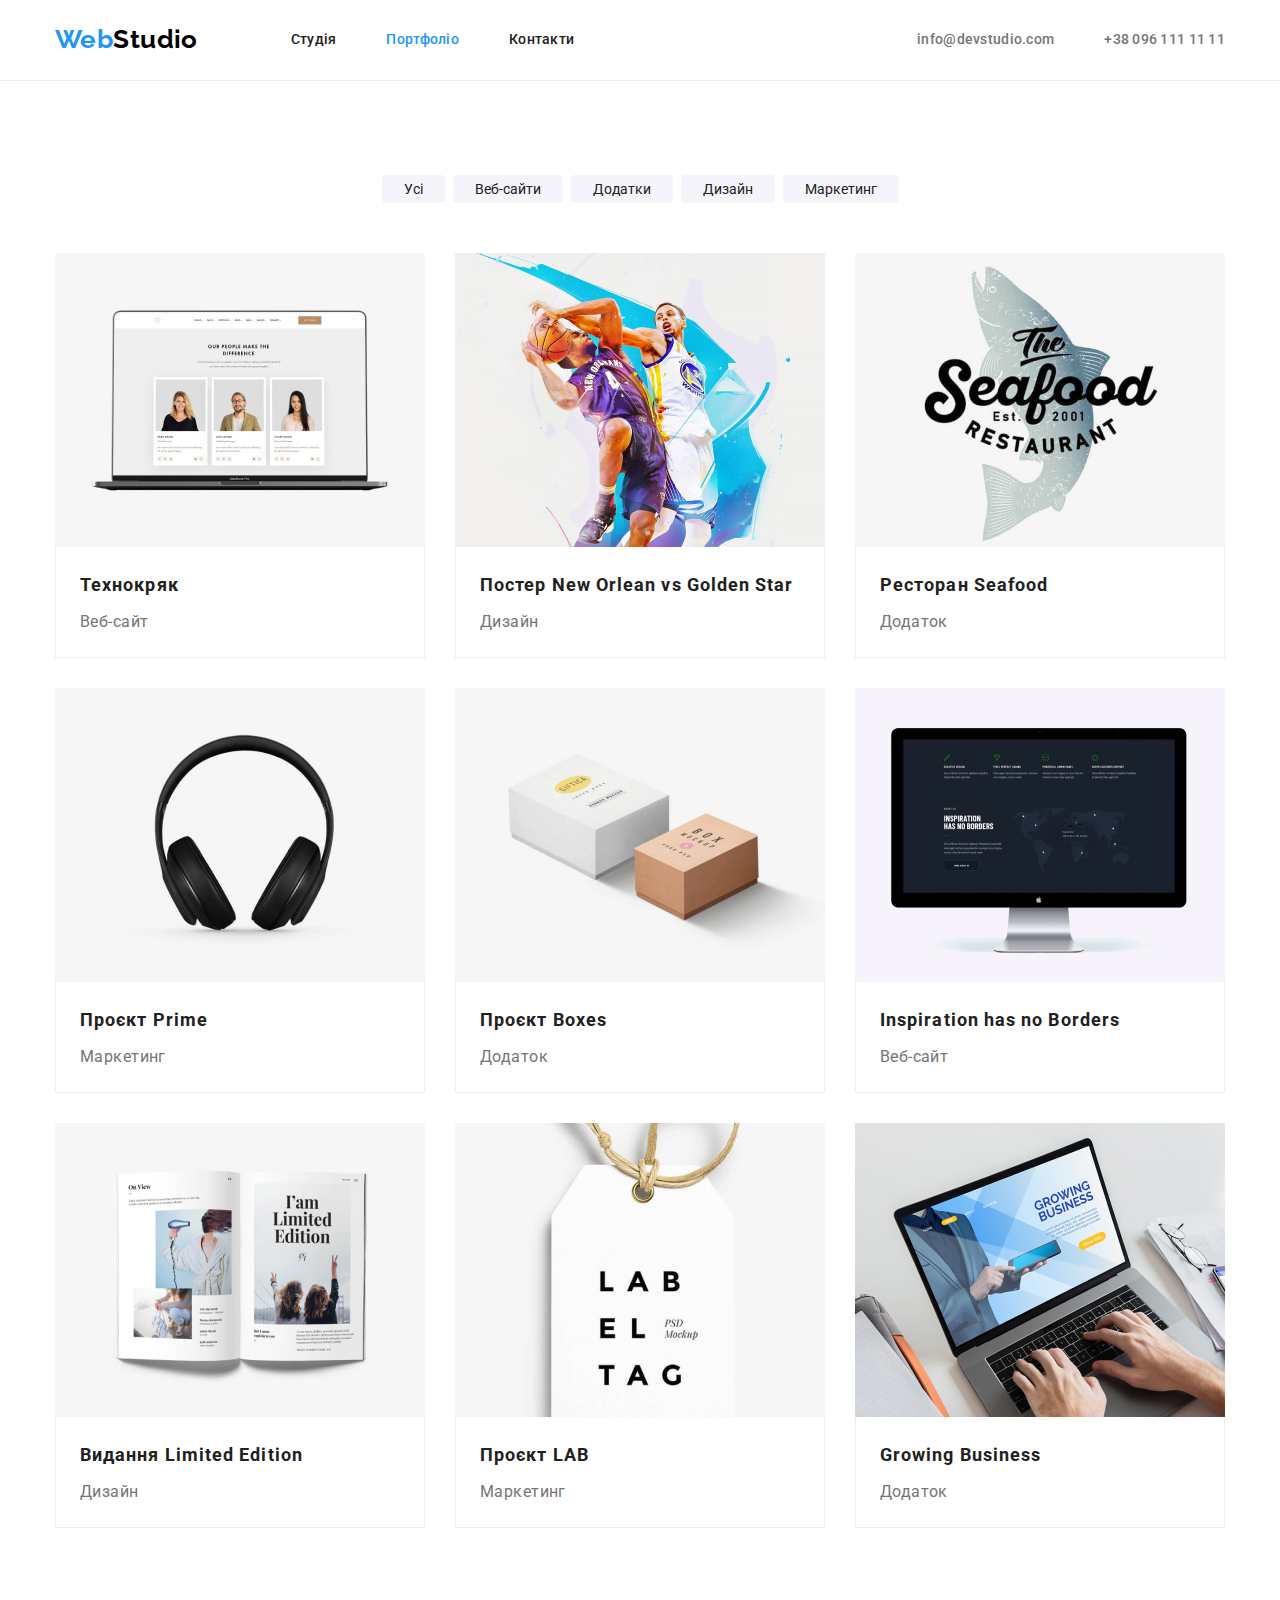
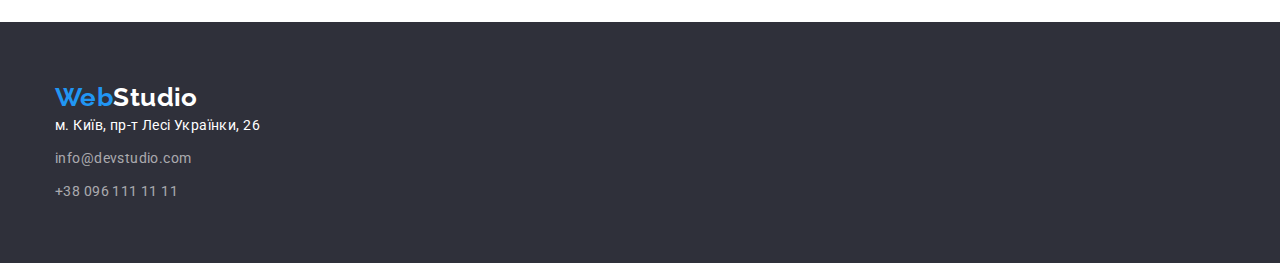
==== portfolio.html @ fafb8c6a "adds files goit-markup-hw-04" ====
<!DOCTYPE html>
<html lang="uk">

<head>
    <meta charset="UTF-8">
    <meta http-equiv="X-UA-Compatible" content="IE=edge">
    <meta name="viewport" content="width=device-width, initial-scale=1.0">
    <title>hw-03</title>
    <link rel="preconnect" href="https://fonts.googleapis.com">
    <link rel="preconnect" href="https://fonts.gstatic.com" crossorigin>
    <link href="https://fonts.googleapis.com/css2?family=Raleway:wght@700&family=Roboto:wght@400;500;700;900&display=swap"
        rel="stylesheet">
    <link rel="stylesheet" href="https://cdnjs.cloudflare.com/ajax/libs/modern-normalize/1.1.0/modern-normalize.min.css">
    <link rel="stylesheet" href="./css/styles.css">
</head>

<body>
    <!-- шапка-->
        <header class="header">
           <div class="header-box conteiner">
            <a href="..." class="logo logo-height link"><span class="logo-blue">Web</span><span class="logo-black">Studio</span></a>
            <nav>
                <ul class="nav list">
                    <li class="item"><a href="./index.html" class="link link-header">Студія</a></li>
                    <li class="item"><a href="./portfolio.html" class="link current link-header">Портфоліо</a></li>
                    <li class="item"><a href="..." class="link link-header">Контакти</a></li>
                </ul>
            </nav>
        <ul class="contakt list">
            <li class="contakt-item"><a href="info@devstudio.com" class="heder-contact link-header link">info@devstudio.com</a></li>
            <li class="contakt-item"><a href="tel:to+380961111111" class="heder-contact link-header link">+38 096 111 11 11</a></li>
        </ul>
           </div>
        </header>
    <!--унікальний контент-->
    <main>
       <section class="section">
        <h1 class="visually-hidden ">
            фільтер
        </h1>
       <div class="conteiner">
        <ul class="list button-box">
            <li class="button-item"><button class="button-secondary">Усі</button></li>
            <li class="button-item"><button class="button-secondary">Веб-сайти</button></li>
            <li class="button-item"><button class="button-secondary">Додатки</button></li>
            <li class="button-item"><button class="button-secondary">Дизайн</button></li>
            <li class="button-item"><button class="button-secondary">Маркетинг</button></li>
        </ul>
       </div>
        <div class="conteiner">
            <h2 class="visually-hidden ">галарея робіт</h2>
            <ul class="list gallery">
                <li class="gallery-item">
                    <img src="./images/a.jpg" width="370" alt="ноутбук з відображенням інтернет сторінки">
                    <div class="gallery-box">
                        <h3 class="title">Технокряк</h3>
                        <p class="gallery-text">Веб-сайт</p>
                    </div>
            
                </li>
                <li class="gallery-item"><img src="./images/img-b.jpg" width="370" alt="два баскетболіста в боротьбі за м'яч">
                    <div class="gallery-box">
                        <h3 class="title">Постер New Orlean vs Golden Star</h3>
                        <p class="gallery-text">Дизайн</p>
                    </div>
            
                </li>
            
                <li class="gallery-item"><img src="./images/img-c.jpg" width="370" alt="зображення з рибою ">
                    <div class="gallery-box">
                        <h3 class="title">Ресторан Seafood</h3>
                        <p class="gallery-text">Додаток</p>
                    </div>
            
                </li>
                <li class="gallery-item"> <img src="./images/img-d.jpg" width="370" alt="слухавки">
                    <div class="gallery-box">
                        <h3 class="title">Проєкт Prime</h3>
                        <p class="gallery-text">Маркетинг</p>
                    </div>
            
                </li>
                <li class="gallery-item"><img src="./images/img-f.jpg" width="370" alt="дві коробки">
                    <div class="gallery-box">
                        <h3 class="title">Проєкт Boxes</h3>
                        <p class="gallery-text">Додаток</p>
                    </div>
            
                </li>
                <li class="gallery-item"><img src="./images/img-i.jpg" width="370" alt="монітор">
                    <div class="gallery-box">
                        <h3 class="title">Inspiration has no Borders</h3>
                        <p class="gallery-text">Веб-сайт</p>
                    </div>
            
                </li>
                <li class="gallery-item"><img src="./images/img-g.jpg" width="370" alt="розгорнута книга з контекстом">
                    <div class="gallery-box">
                        <h3 class="title">Видання Limited Edition</h3>
                        <p class="gallery-text">Дизайн</p>
                    </div>
            
                </li>
                <li class="gallery-item"><img src="./images/img-j.jpg" width="370" alt="бірка з написом">
                    <div class="gallery-box">
                        <h3 class="title">Проєкт LAB</h3>
                        <p class="gallery-text">Маркетинг</p>
                    </div>
            
                </li>
                <li class="gallery-item"><img src="./images/img-k.jpg" width="370" alt="ноутбук з розміщеними на клавіатурі руками">
                    <div class="gallery-box">
                        <h3 class="title">Growing Business</h3>
                        <p class="gallery-text">Додаток</p>
                    </div>
            
                </li>
            </ul>
        </div>
       
       </section>
    </main>
    <!--футер -->
    <footer class="footer footer-box">
        <div class="conteiner">
            <a href="..." class="logo link"><span class="logo-blue">Web</span><span class="logo-white">Studio</span></a>
            <address class="address footer">
                <div class="addres-box">
                    <ul class="footer-list list">
                        <li class="footer-items"><a href="м.Київ,пр-тЛесіУкраїнки,26" class="footer link">м. Київ, пр-т Лесі Українки, 26</a></li>
                        <li class="footer-items"><a href="info@devstudio.com" class="contact-footer link">info@devstudio.com</a>
                        </li>
                        <li class="tel"><a href="tel:to+380961111111" class="contact-footer link">+38 096 111 11 11</a></li>
                    </ul>
                </div>
            </address>
            <!-- <ul class="list">
                    <li><a href="" aria-label="посилання на facebook" class="link">facebook</a></li>
                    <li><a href="" aria-label="посилання на twitter" class="link">twitter</a></li>
                    <li><a href="" aria-label="посилання на instagram" class="link">instagram</a></li>
                    <li><a href="" aria-label=" посилання на linkedin" class="link">linkedin</a></li>
            
                </ul> -->
        </div>
    </footer>
    </body>
    
    </html>
---- css/styles.css ----
:root{
    --pramary-text-color: #212121;
    --secondary-text-color:#757575;
    --accent-text-color:#2196F3;
    --white-text-color:#FFFFFF;
    --web-info-color: rgba(255, 255, 255, 0.6);
    --logo-text-color: #000000;
    --hero-background-color:#2F303A;
    --button-background: #F5F4FA;
}

.list {
    list-style: none;
    
}
.link{
   text-decoration: none;}

   h1,h2,h3,p,ul{
    margin-bottom: 0;
    margin-top: 0;
    padding-left: 0px;
   }

   img {
       display: block;
       max-width: 100%;
       height: auto;
   }
  

/* основний колір #212121; */
/* другорядний колір  #757575; */
/* акцент #2196F3; */
/* білий #FFFFFF; */
body{
    font-size: 14px;
    letter-spacing: 0.03em;
    font-family: Roboto, sans-serif;

    background: var(--white-text-color); 
    color: var(--pramary-text-color);

}

/* logo */

.logo-box{
    display: flex;
}

.logo-height{
    display: block;

    padding-top: 24px;
    padding-bottom: 25px;
}

.logo{
    margin-right: 93px;

    font-family: 'Raleway',sans-serif;
    font-weight: 700;
    font-size: 26px;
    line-height: 1.19;
}

.logo-footer{
    display: inline-block;

    margin-right: 0;
    margin-bottom: 20px;

}

.logo-blue{
    color: var(--accent-text-color);

}

.logo-black{

        color:var(--logo-text-color)
}
.logo-white{
        display: inline-block;
        color: var(--white-text-color);
    
}


/* nav */



.nav{
        display: flex;    

        font-weight: 500;
        font-size: 14px;
        line-height: 1.14;
        letter-spacing: 0.02em;
} 

.nav .item:not(:last-child){
        margin-right: 50px;
}

.nav .link.current{
        color: var(--accent-text-color)
}
.link{
    
        color: var(--pramary-text-color);

}

.link-header{
    display: block;
    padding-top: 32px;
    padding-bottom: 32px;
}

.link:hover,
.link:focus{
        color: var(--accent-text-color);
}
/*heder*/
.header{
        border-bottom: 1px solid #ECECEC
}

.header-box{
    align-items: center;
    display: flex;
}

.contakt{
    
margin-left: auto;
    display: flex;

}
.contakt-item:not(:last-child){
    margin-right: 50px;
}

.heder-contact{
    
       
        font-weight: 500;
        font-size: 14px;
        line-height: 1.14;
        letter-spacing: 0.02em;

        color: var(--secondary-text-color);

}

.heder-contact:not(:last-child){
    margin-right: 50px;
}

.heder-contact:hover,
.heder-contact:focus{
        color: var(--accent-text-color);
}

/* section */



.section {
        padding-top: 94px;
        padding-bottom: 94px;
}

/* section-hero */

.hero {
        padding-top: 200px;
        padding-bottom: 200px;
        text-align: center;

        background: var(--hero-background-color);
}

.hero-title{
        margin-bottom: 30px;
        max-width: 696px;
        margin-left: auto;
        margin-right: auto;

        font-weight: 900;
        font-size: 44px;
        line-height: 1.36;
        letter-spacing: 0.06em;
        
        text-transform: uppercase;
    color: var(--white-text-color);
    
}

.button {
        display: inline-block;
        min-width: 216px;
        height: 50px;
        border: 0px;
        border-radius: 4px;
        padding: 10px 32px;
        text-align: center;

        cursor: pointer;
        font-family: inherit;
        font-weight: 700;
        font-size: 16px;
        line-height: 1.87;
        letter-spacing: 0.06em;

        color: var(--white-text-color);
        background-color: var(--accent-text-color);
    
}

/* section */



.section-item{
    width: 270px;
}

.section-item:not(:last-child){
    margin-right: 30px;
}

.box{
   display: flex;
}


.visually-hidden{
        position: absolute;
        white-space: nowrap;
        width: 1px;
        height: 1px;
        overflow: hidden;
        border: 0;
        padding: 0;
        clip: rect(0 0 0 0);
        clip-path: inset(50%);
        margin: -1px;
}

.section-title{
        margin-bottom: 10px;

        font-weight: 700;
        font-size: 14px;
        line-height: 1.14;
        text-transform: uppercase;
       
}

.section-text{
        font-size: 14px;
        line-height: 1.71;

        color: var(--secondary-text-color);
}

/* work */

.work-padding{
        padding-top: 0;
}

.work-item:not(:last-child){
    margin-right: 30px;
}

.work-box{   
    display: flex;
}

.work-title{
        margin-bottom: 50px;
       
        font-weight: 700;
        font-size: 36px;
        line-height: 1.16;
        text-align: center;
        
       
}
/* team */

.team-item:not(:last-child){
    margin-right: 30px;
}



.team-box{
    display: flex;
}

.team-list{
    
    padding-top: 30px;
    padding-bottom: 30px;
    text-align: center;
}

.team-title{
        margin-bottom: 50px;
        
        font-weight: 700;
        font-size: 36px;
        line-height: 1.16;
        text-align: center;
    
   
}
.subtitle-team{
        font-weight: 500;
        font-size: 16px;
        line-height: 1.18;
        text-align: center;
        margin-bottom: 10px;
}
.subtitle-text{
        font-size: 16px;
        line-height: 1.18;
        text-align: center;

        color: var(--secondary-text-color);
}

/* footer */

.footer {
       
        font-size: 14px;
        line-height: 1.71;

        color: var(--white-text-color);
        background-color: var(--hero-background-color);
}

.footer-box{
        padding-top: 60px;
        padding-bottom: 60px;
}

.footer-items {
        display: block;
        margin-bottom: 9px;

}
.tel{
        display: inline-block;


}

 


.contact-footer{
        font-size: 14px;
        line-height: 1.71;
        color: var(--web-info-color);
}

 .contact-footer:hover,
 .contact-footer:focus{
        color: var(--accent-text-color);
 }

.address{
        font-style: normal;
}


            /* portfolio */
.title{
        font-weight: 700;
        font-size: 18px;
        line-height: 2.0;
        letter-spacing: 0.06em;
        margin-bottom: 4px;
    }

.gallery-item{
    width: calc((100% - 2 * 30px)/3);
    margin-right: 30px;
    margin-bottom: 30px;
}

.gallery-item:nth-child(3n){
    margin-right: 0;
} 

.gallery-item:nth-child(n+7){
        margin-bottom: 0;
}

.gallery-box{
    border-left: 1px solid #EEEEEE;
    border-right: 1px solid #EEEEEE;
    border-bottom: 1px solid #EEEEEE;
    padding: 20px 24px;
}
 

.gallery{
    display: flex;
    flex-wrap: wrap;
}
.gallery-text{
        font-size: 16px;
        line-height: 1.87;
        color: var(--secondary-text-color)
}

/* button */

.button-box{
    justify-content: center;
    margin-bottom: 50px;
    display: flex;
}

.button-item:not(:last-child){
    margin-right: 8px;
}

.button:hover,:focus{
        color: var(--accent-text-color);
    
}


.button-secondary{
        margin: 0;
        border: 0;
        padding: 6px 22px;
        display: inline-block;
        border-radius: 4px;

        color: var(--pramary-text-color);
        background: var(--button-background);
    
}   


.button-secondary:hover{
        color: var(--white-text-color);
        background-color: var(--accent-text-color);
}
.button-secondary:focus{
        color: var(--accent-text-color);
}

.conteiner{
        width: 1200px;
        padding-left: 15px;
        padding-right: 15px;
        margin: 0 auto ;
}
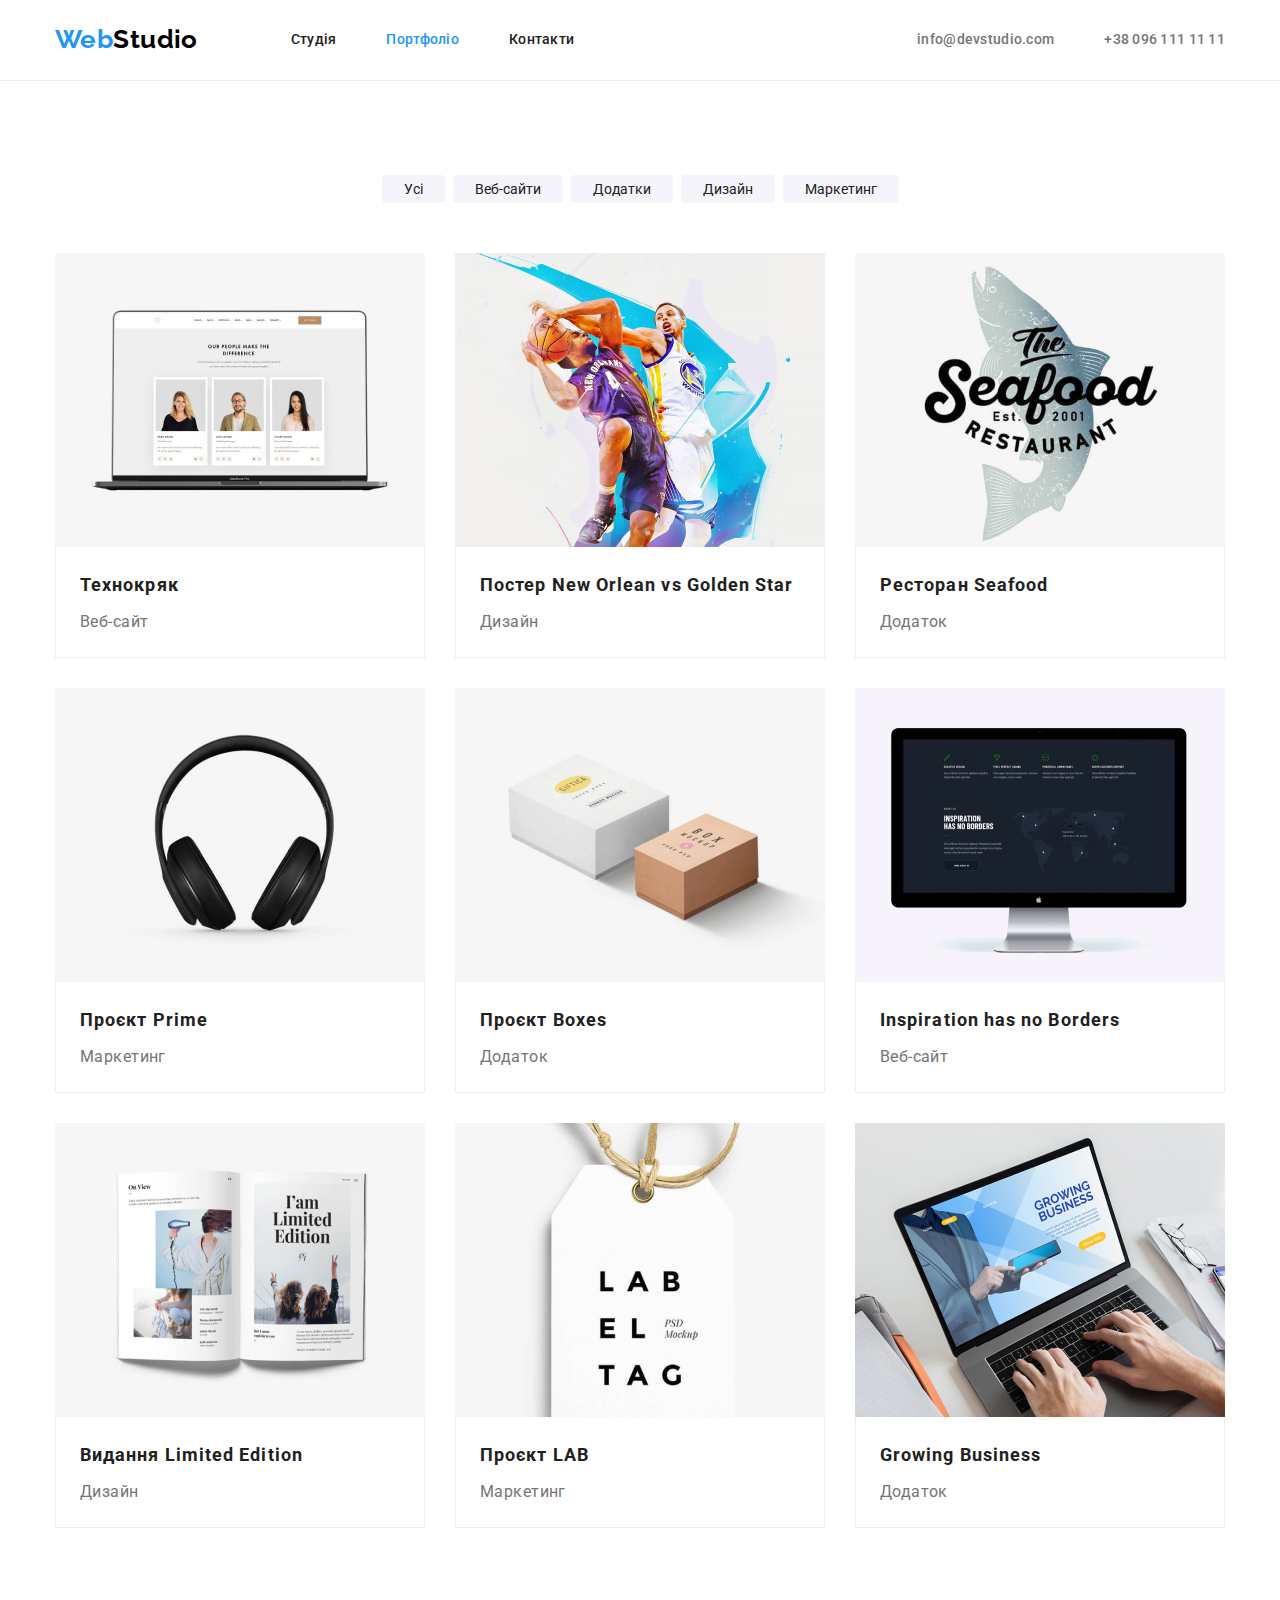
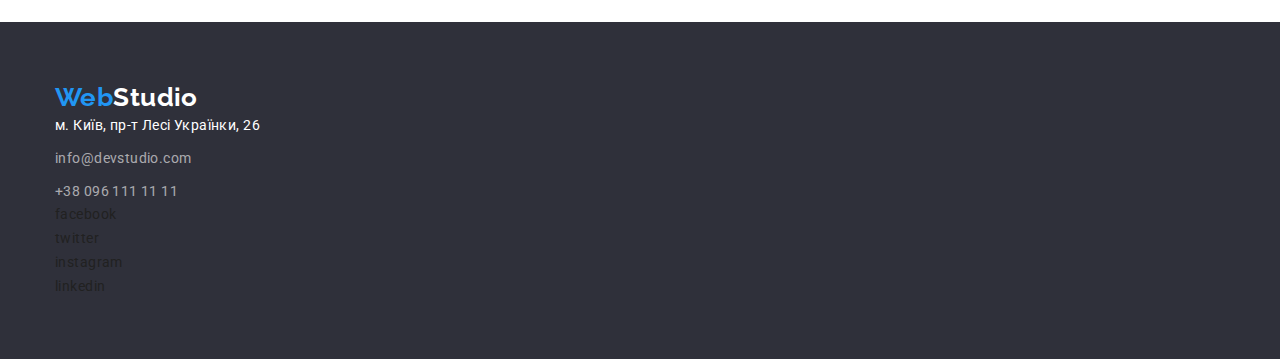
==== commit d3b60b63: "optimization img" ====
--- a/portfolio.html
+++ b/portfolio.html
@@ -134,13 +134,13 @@
                     </ul>
                 </div>
             </address>
-            <!-- <ul class="list">
+            <ul class="list">
                     <li><a href="" aria-label="посилання на facebook" class="link">facebook</a></li>
                     <li><a href="" aria-label="посилання на twitter" class="link">twitter</a></li>
                     <li><a href="" aria-label="посилання на instagram" class="link">instagram</a></li>
                     <li><a href="" aria-label=" посилання на linkedin" class="link">linkedin</a></li>
             
-                </ul> -->
+             </ul> 
         </div>
     </footer>
     </body>
--- a/css/styles.css
+++ b/css/styles.css
@@ -179,11 +179,22 @@
 /* section-hero */
 
 .hero {
+        height: 600px;
         padding-top: 200px;
         padding-bottom: 200px;
         text-align: center;
 
         background: var(--hero-background-color);
+        background-image: linear-gradient(to right,
+        rgba(47, 48, 58, 0.4),
+        rgba(47, 48, 58, 0.4)), url(../images/hero.jpg);
+        background-repeat: no-repeat;
+        margin-left: auto;
+        margin-right: auto;
+        background-position:center;
+
+        max-width: 1600px;
+
 }
 
 .hero-title{
@@ -224,8 +235,30 @@
 }
 
 /* section */
-
-
+.section-item::before{
+        margin-bottom: 30px;
+        display: block;
+        content: "";
+        height: 120px; 
+        background: var(--button-background);
+        background-position: center;
+        background-repeat: no-repeat;
+}
+.icon-antenna::before{
+        background-image: url(../images/antenna.svg);       
+}
+
+.icon-clock::before{
+        background-image: url(../images/clock\ 1.svg);
+
+}
+.icon-diagram::before{
+        background-image: url(../images/diagram\ 1.svg);
+}
+
+.icon-astronaut::before{
+        background-image: url(../images/astronaut\ 1.svg);
+}
 
 .section-item{
     width: 270px;
@@ -304,6 +337,13 @@
 
 .team-box{
     display: flex;
+box-shadow: 0px 1px 3px rgba(0, 0, 0, 0.12), 0px 1px 1px rgba(0, 0, 0, 0.14), 0px 2px 1px rgba(0, 0, 0, 0.2);
+        border-radius: 0px 0px 4px 4px;
+}
+
+.team-contakt{
+        display: flex;
+        justify-content:center
 }
 
 .team-list{
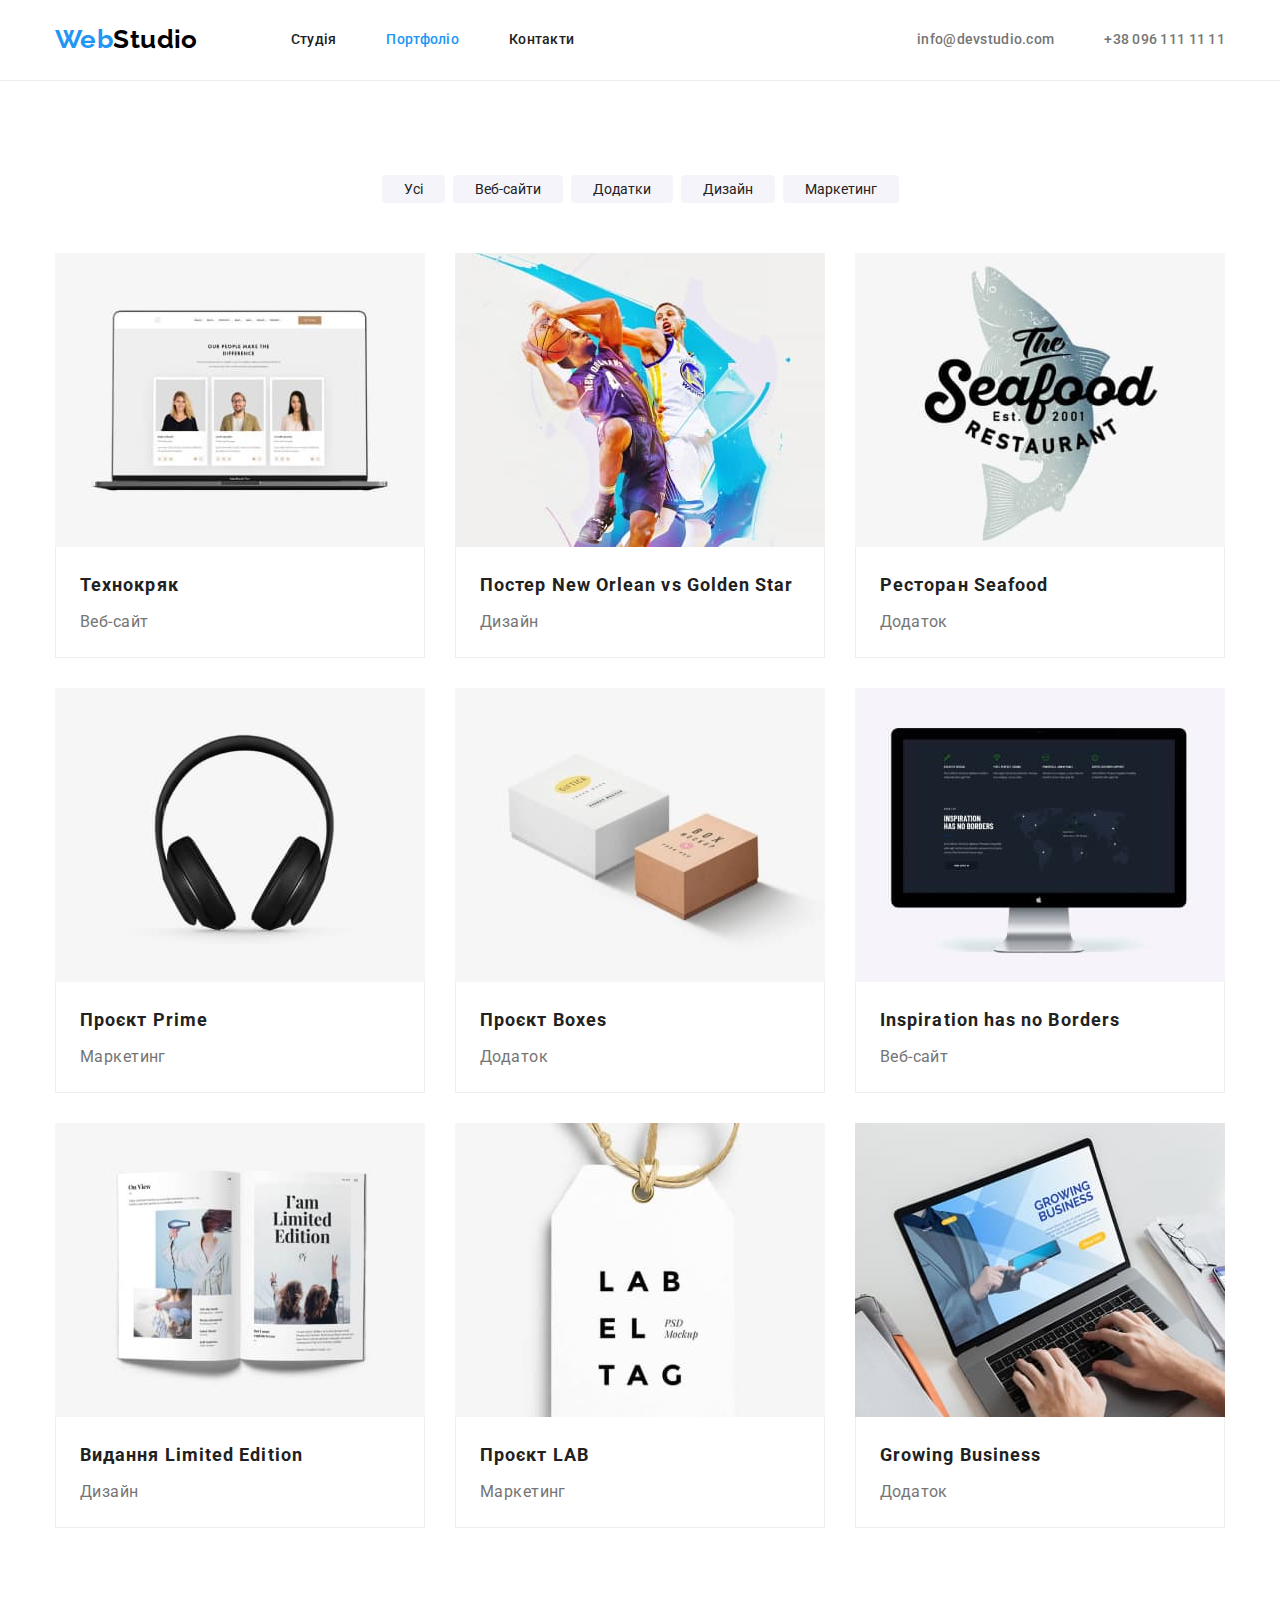
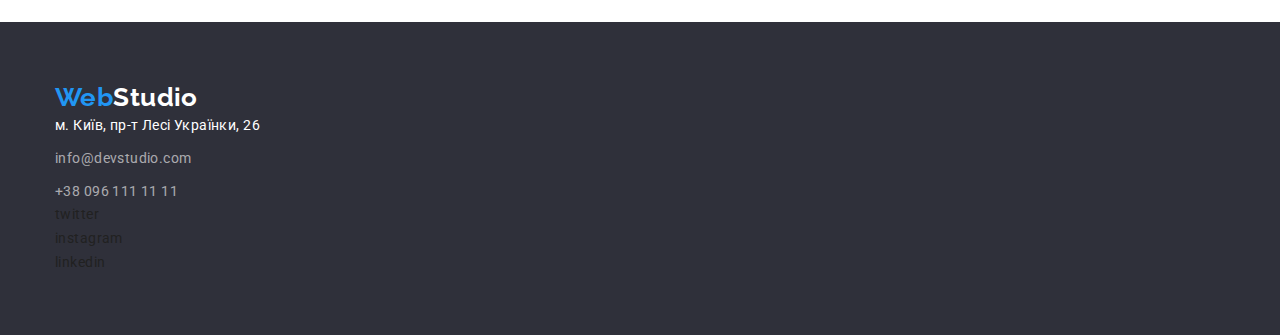
==== commit 502c9ef4: "creates customers icon" ====
--- a/portfolio.html
+++ b/portfolio.html
@@ -135,7 +135,7 @@
                 </div>
             </address>
             <ul class="list">
-                    <li><a href="" aria-label="посилання на facebook" class="link">facebook</a></li>
+                    <li><a href="" aria-label="посилання на facebook" class="link"></a></li>
                     <li><a href="" aria-label="посилання на twitter" class="link">twitter</a></li>
                     <li><a href="" aria-label="посилання на instagram" class="link">instagram</a></li>
                     <li><a href="" aria-label=" посилання на linkedin" class="link">linkedin</a></li>
--- a/css/styles.css
+++ b/css/styles.css
@@ -8,11 +8,14 @@
     --logo-text-color: #000000;
     --hero-background-color:#2F303A;
     --button-background: #F5F4FA;
-}
+    --icon-text-color: ;
+
+}
+
 
 .list {
     list-style: none;
-    
+
 }
 .link{
    text-decoration: none;}
@@ -27,7 +30,8 @@
        display: block;
        max-width: 100%;
        height: auto;
-   }
+       
+}
   
 
 /* основний колір #212121; */
@@ -157,6 +161,7 @@
         color: var(--secondary-text-color);
 
 }
+
 
 .heder-contact:not(:last-child){
     margin-right: 50px;
@@ -253,6 +258,7 @@
 
 }
 .icon-diagram::before{
+
         background-image: url(../images/diagram\ 1.svg);
 }
 
@@ -335,16 +341,71 @@
 
 
 
+
+
+
+
+       
+
+
+
 .team-box{
     display: flex;
 box-shadow: 0px 1px 3px rgba(0, 0, 0, 0.12), 0px 1px 1px rgba(0, 0, 0, 0.14), 0px 2px 1px rgba(0, 0, 0, 0.2);
         border-radius: 0px 0px 4px 4px;
 }
 
+/* team-contakt */
 .team-contakt{
+       
+        display: inline-flex;
+     
+
+        
+}
+
+.link-icon{
+        display: inline-block;
+        width: 44px;
+        height: 44px;
+        border-radius: 50%;
+       
+      
+}
+.link-icon:hover,:focus{
+        background: var(--accent-text-color);
+}
+
+.team-items{
+       margin-right: 22px;
+}
+.team-items:last-child{
+        margin-right: 0px;
+}
+
+
+.contakt-box{
         display: flex;
-        justify-content:center
-}
+       
+        padding-bottom: 31.47px;
+        
+}
+       
+
+
+.icon-team {
+        fill: #AFB1B8;
+
+        width: 44px;
+        height: 44px;
+       padding: 12px;
+
+      
+}
+.icon-team:hover,:focus{
+        fill: var(--white-text-color);
+}
+
 
 .team-list{
     
@@ -378,6 +439,39 @@
         color: var(--secondary-text-color);
 }
 
+/* regular customers */
+
+.customers-title{
+        margin-bottom: 50px;
+        text-align: center;
+}
+
+.customers{
+        
+        display: inline-block;
+        display: flex;
+        justify-content: space-between;
+     
+}
+
+.customers-items{
+        border: 1px solid #AFB1B8;
+        border-radius: 4px;
+        padding: 16px 32px;
+        width: 170px;
+}
+.icon-footer{
+        fill: #AFB1B8
+}
+
+.customers-items:hover,:focus{
+        border: 1px solid var(--accent-text-color);
+}
+
+.icon-footer:hover,:focus{
+        fill: var(--accent-text-color);
+}
+
 /* footer */
 
 .footer {
@@ -421,6 +515,43 @@
 
 .address{
         font-style: normal;
+}
+
+/*              svg-icon-footer */
+.twitter {
+        display: inline-block;
+       
+        width: 44px;
+        height: 44px;
+        padding: 12px;
+        fill: var(--white-text-color);
+        
+
+}
+
+.twitter-link:hover {
+        background: var(--accent-text-color);
+}
+
+.twitter-link {
+        display: inline-block;
+
+        width: 44px;
+        height: 44px;
+        border-radius: 50%;
+        background: rgba(255, 255, 255, 10%);
+
+}
+
+.title-icon {
+        margin-bottom: 20px;
+}
+
+.icon-list {
+        display: flex;
+
+
+
 }
 
 
@@ -512,5 +643,6 @@
 }
 
 
-
-
+.list-icons{
+        display: inline-flex;
+}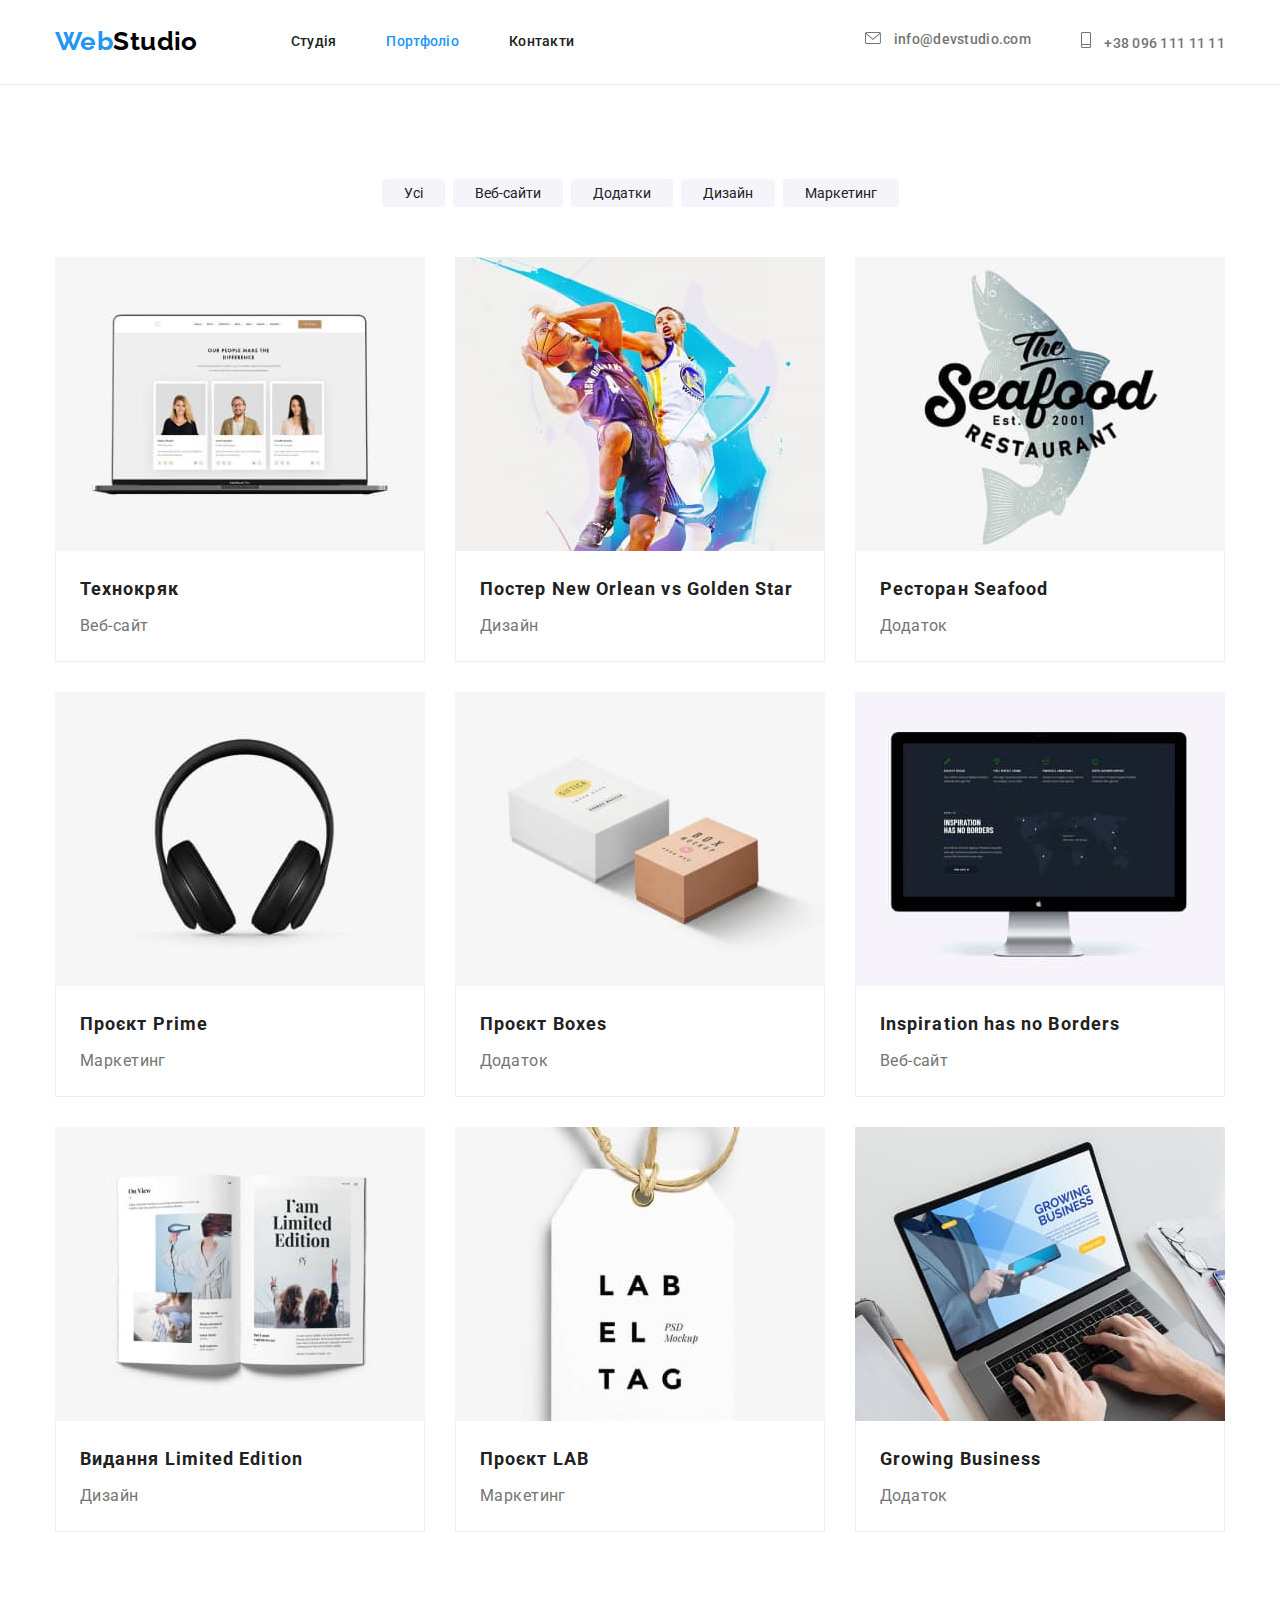
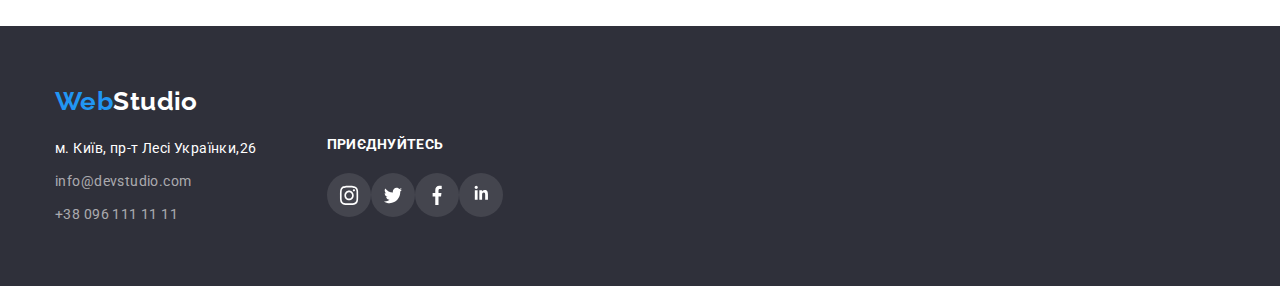
==== commit c48bb902: "adds svg icons" ====
--- a/portfolio.html
+++ b/portfolio.html
@@ -27,8 +27,18 @@
                 </ul>
             </nav>
         <ul class="contakt list">
-            <li class="contakt-item"><a href="info@devstudio.com" class="heder-contact link-header link">info@devstudio.com</a></li>
-            <li class="contakt-item"><a href="tel:to+380961111111" class="heder-contact link-header link">+38 096 111 11 11</a></li>
+            <li class="contakt-item"><a href="info@devstudio.com" class="heder-contact link-header link"> <svg class="meil-icon"
+                        width="16px" height="12px">
+                        <use href="./images/symbol-defs.svg#icon-envelope-hover">
+            
+                        </use>
+                    </svg> info@devstudio.com</a></li>
+            <li class="contakt-item"><a href="tel:to+380961111111" class="heder-contact link-header link"> <svg class="tel-icon"
+                        width="10px" height="16px">
+                        <use href="./images/symbol-defs.svg#icon-Vector">
+            
+                        </use>
+                    </svg> +38 096 111 11 11</a></li>
         </ul>
            </div>
         </header>
@@ -123,24 +133,59 @@
     <!--футер -->
     <footer class="footer footer-box">
         <div class="conteiner">
-            <a href="..." class="logo link"><span class="logo-blue">Web</span><span class="logo-white">Studio</span></a>
-            <address class="address footer">
-                <div class="addres-box">
+            <a href="..." class="logo logo-footer link"><span class="logo-blue">Web</span><span
+                    class="logo-white">Studio</span></a>
+            <div class="address-box">
+                <address class="address footer">
                     <ul class="footer-list list">
-                        <li class="footer-items"><a href="м.Київ,пр-тЛесіУкраїнки,26" class="footer link">м. Київ, пр-т Лесі Українки, 26</a></li>
-                        <li class="footer-items"><a href="info@devstudio.com" class="contact-footer link">info@devstudio.com</a>
+                        <li class="footer-items"><a href="м.Київ,пр-тЛесіУкраїнки,26" class="footer link">м. Київ, пр-т Лесі
+                                Українки,26</a></li>
+                        <li class="footer-items"><a href="info@devstudio.com"
+                                class="contact-footer link">info@devstudio.com</a>
                         </li>
                         <li class="tel"><a href="tel:to+380961111111" class="contact-footer link">+38 096 111 11 11</a></li>
                     </ul>
+                </address>
+    
+                <div class="list-box">
+                    <h3 class="title-icon">приєднуйтесь</h3>
+    
+    
+    
+                    <ul class="list list-icons">
+                        <li><a href="" aria-label="посилання на instagram" class="link twitter-link"><svg class="twitter"
+                                    width="20px" height="20px">
+                                    <use href="./images/symbol-defs.svg#icon-instagram-2">
+    
+                                    </use>
+                                </svg></a></li>
+                        <li><a href="" aria-label="посилання на instagram" class="link twitter-link"><svg class="twitter"
+                                    width="20px" height="20px">
+                                    <use href="./images/symbol-defs.svg#icon-twitter-1">
+    
+                                    </use>
+                                </svg></a></li>
+                        <li><a href="" aria-label="посилання на fecebook" class="link twitter-link"><svg class="twitter"
+                                    width="20px" height="20px">
+                                    <use href="./images/symbol-defs.svg#icon-facebook-1">
+    
+                                    </use>
+                                </svg></a></li>
+                        <li><a href="" aria-label="посилання на fecebook" class="link twitter-link"><svg class="twitter"
+                                    width="20px" height="20px">
+                                    <use href="./images/symbol-defs.svg#icon-linkedin-1">
+    
+                                    </use>
+                                </svg></a></li>
+                    </ul>
                 </div>
-            </address>
-            <ul class="list">
-                    <li><a href="" aria-label="посилання на facebook" class="link"></a></li>
-                    <li><a href="" aria-label="посилання на twitter" class="link">twitter</a></li>
-                    <li><a href="" aria-label="посилання на instagram" class="link">instagram</a></li>
-                    <li><a href="" aria-label=" посилання на linkedin" class="link">linkedin</a></li>
-            
-             </ul> 
+    
+    
+            </div>
+    
+    
+    
+    
         </div>
     </footer>
     </body>
--- a/css/styles.css
+++ b/css/styles.css
@@ -8,7 +8,9 @@
     --logo-text-color: #000000;
     --hero-background-color:#2F303A;
     --button-background: #F5F4FA;
-    --icon-text-color: ;
+    --icon-fill-color:#AFB1B8;
+    --border-gallery-color:#EEEEEE;
+    --icon-background-color:rgba(255, 255, 255, 10%);
 
 }
 
@@ -71,8 +73,8 @@
 }
 
 .logo-footer{
-    display: inline-block;
-
+    display: block;
+    display: flex;
     margin-right: 0;
     margin-bottom: 20px;
 
@@ -170,7 +172,27 @@
 .heder-contact:hover,
 .heder-contact:focus{
         color: var(--accent-text-color);
-}
+        fill: var(--accent-text-color);
+}
+
+.meil-icon{
+        margin-right: 10px;
+        fill: var(--secondary-text-color);
+}
+.tel-icon{
+    margin-right: 10px;
+    fill: var(--secondary-text-color);    
+}
+.meil-icon:hover,
+.meil-icon:focus{
+        fill: #2196F3;
+}
+.tel-icon:hover,
+.tel-icon:focus{
+        fill: var(--accent-text-color);
+}
+
+
 
 /* section */
 
@@ -240,31 +262,8 @@
 }
 
 /* section */
-.section-item::before{
-        margin-bottom: 30px;
-        display: block;
-        content: "";
-        height: 120px; 
-        background: var(--button-background);
-        background-position: center;
-        background-repeat: no-repeat;
-}
-.icon-antenna::before{
-        background-image: url(../images/antenna.svg);       
-}
-
-.icon-clock::before{
-        background-image: url(../images/clock\ 1.svg);
-
-}
-.icon-diagram::before{
-
-        background-image: url(../images/diagram\ 1.svg);
-}
-
-.icon-astronaut::before{
-        background-image: url(../images/astronaut\ 1.svg);
-}
+
+
 
 .section-item{
     width: 270px;
@@ -308,6 +307,17 @@
 
         color: var(--secondary-text-color);
 }
+     
+
+.laine-icon{  
+      display: flex;
+      background:var(--button-background);
+      width: 270px;
+      padding: 25px 100px;
+}
+
+
+
 
 /* work */
 
@@ -351,8 +361,7 @@
 
 .team-box{
     display: flex;
-box-shadow: 0px 1px 3px rgba(0, 0, 0, 0.12), 0px 1px 1px rgba(0, 0, 0, 0.14), 0px 2px 1px rgba(0, 0, 0, 0.2);
-        border-radius: 0px 0px 4px 4px;
+
 }
 
 /* team-contakt */
@@ -365,7 +374,7 @@
 }
 
 .link-icon{
-        display: inline-block;
+        display:inline-block;
         width: 44px;
         height: 44px;
         border-radius: 50%;
@@ -378,7 +387,14 @@
 
 .team-items{
        margin-right: 22px;
-}
+
+}
+
+.team-shadow{
+        box-shadow: 0px 1px 3px rgba(0, 0, 0, 0.12), 0px 1px 1px rgba(0, 0, 0, 0.14), 0px 2px 1px rgba(0, 0, 0, 0.2);
+                border-radius: 0px 0px 4px 4px;
+}
+
 .team-items:last-child{
         margin-right: 0px;
 }
@@ -388,17 +404,16 @@
         display: flex;
        
         padding-bottom: 31.47px;
-        
 }
        
 
 
 .icon-team {
-        fill: #AFB1B8;
+        fill: var(--icon-fill-color);
 
         width: 44px;
         height: 44px;
-       padding: 12px;
+        padding: 12px;
 
       
 }
@@ -444,6 +459,10 @@
 .customers-title{
         margin-bottom: 50px;
         text-align: center;
+        font-weight: 700;
+        font-size: 36px;
+        line-height: 1.16;
+        letter-spacing: 0.03em;
 }
 
 .customers{
@@ -455,14 +474,17 @@
 }
 
 .customers-items{
-        border: 1px solid #AFB1B8;
+        border: 1px solid var(--icon-fill-color);
         border-radius: 4px;
         padding: 16px 32px;
         width: 170px;
+        height: 92px;
 }
 .icon-footer{
-        fill: #AFB1B8
-}
+        fill: var(--icon-fill-color);
+        
+}
+
 
 .customers-items:hover,:focus{
         border: 1px solid var(--accent-text-color);
@@ -471,6 +493,7 @@
 .icon-footer:hover,:focus{
         fill: var(--accent-text-color);
 }
+
 
 /* footer */
 
@@ -539,20 +562,42 @@
         width: 44px;
         height: 44px;
         border-radius: 50%;
-        background: rgba(255, 255, 255, 10%);
+        background: var(--icon-background-color);
 
 }
 
 .title-icon {
+        display: block;
         margin-bottom: 20px;
 }
 
-.icon-list {
-        display: flex;
-
-
-
-}
+
+.title-icon{
+        font-weight: 700;
+        font-size: 14px;
+        line-height:1.14;
+        letter-spacing: 0.03em;
+        text-transform: uppercase;
+}
+
+
+
+.address-box{
+       
+        display: flex;  
+        
+
+}
+
+
+
+.list-box{
+        margin-left: 70px;
+         
+        
+}
+
+
 
 
             /* portfolio */
@@ -569,6 +614,9 @@
     margin-right: 30px;
     margin-bottom: 30px;
 }
+.gallery-item:hover{
+        box-shadow: 0px 1px 1px rgba(0, 0, 0, 0.12), 0px 4px 4px rgba(0, 0, 0, 0.06), 1px 4px 6px rgba(0, 0, 0, 0.16);
+}
 
 .gallery-item:nth-child(3n){
     margin-right: 0;
@@ -579,9 +627,9 @@
 }
 
 .gallery-box{
-    border-left: 1px solid #EEEEEE;
-    border-right: 1px solid #EEEEEE;
-    border-bottom: 1px solid #EEEEEE;
+    border-left: 1px solid var(--border-gallery-color);
+    border-right: 1px solid var(--border-gallery-color);
+    border-bottom: 1px solid var(--border-gallery-color);
     padding: 20px 24px;
 }
  
@@ -610,11 +658,13 @@
 
 .button:hover,:focus{
         color: var(--accent-text-color);
-    
-}
+        
+}
+
 
 
 .button-secondary{
+        cursor: pointer;
         margin: 0;
         border: 0;
         padding: 6px 22px;
@@ -630,9 +680,12 @@
 .button-secondary:hover{
         color: var(--white-text-color);
         background-color: var(--accent-text-color);
+        box-shadow: 0px 3px 1px rgba(0, 0, 0, 0.1), 0px 1px 2px rgba(0, 0, 0, 0.08), 0px 2px 2px rgba(0, 0, 0, 0.12);
 }
 .button-secondary:focus{
         color: var(--accent-text-color);
+        box-shadow: 0px 3px 1px rgba(0, 0, 0, 0.1), 0px 1px 2px rgba(0, 0, 0, 0.08), 0px 2px 2px rgba(0, 0, 0, 0.12);
+
 }
 
 .conteiner{
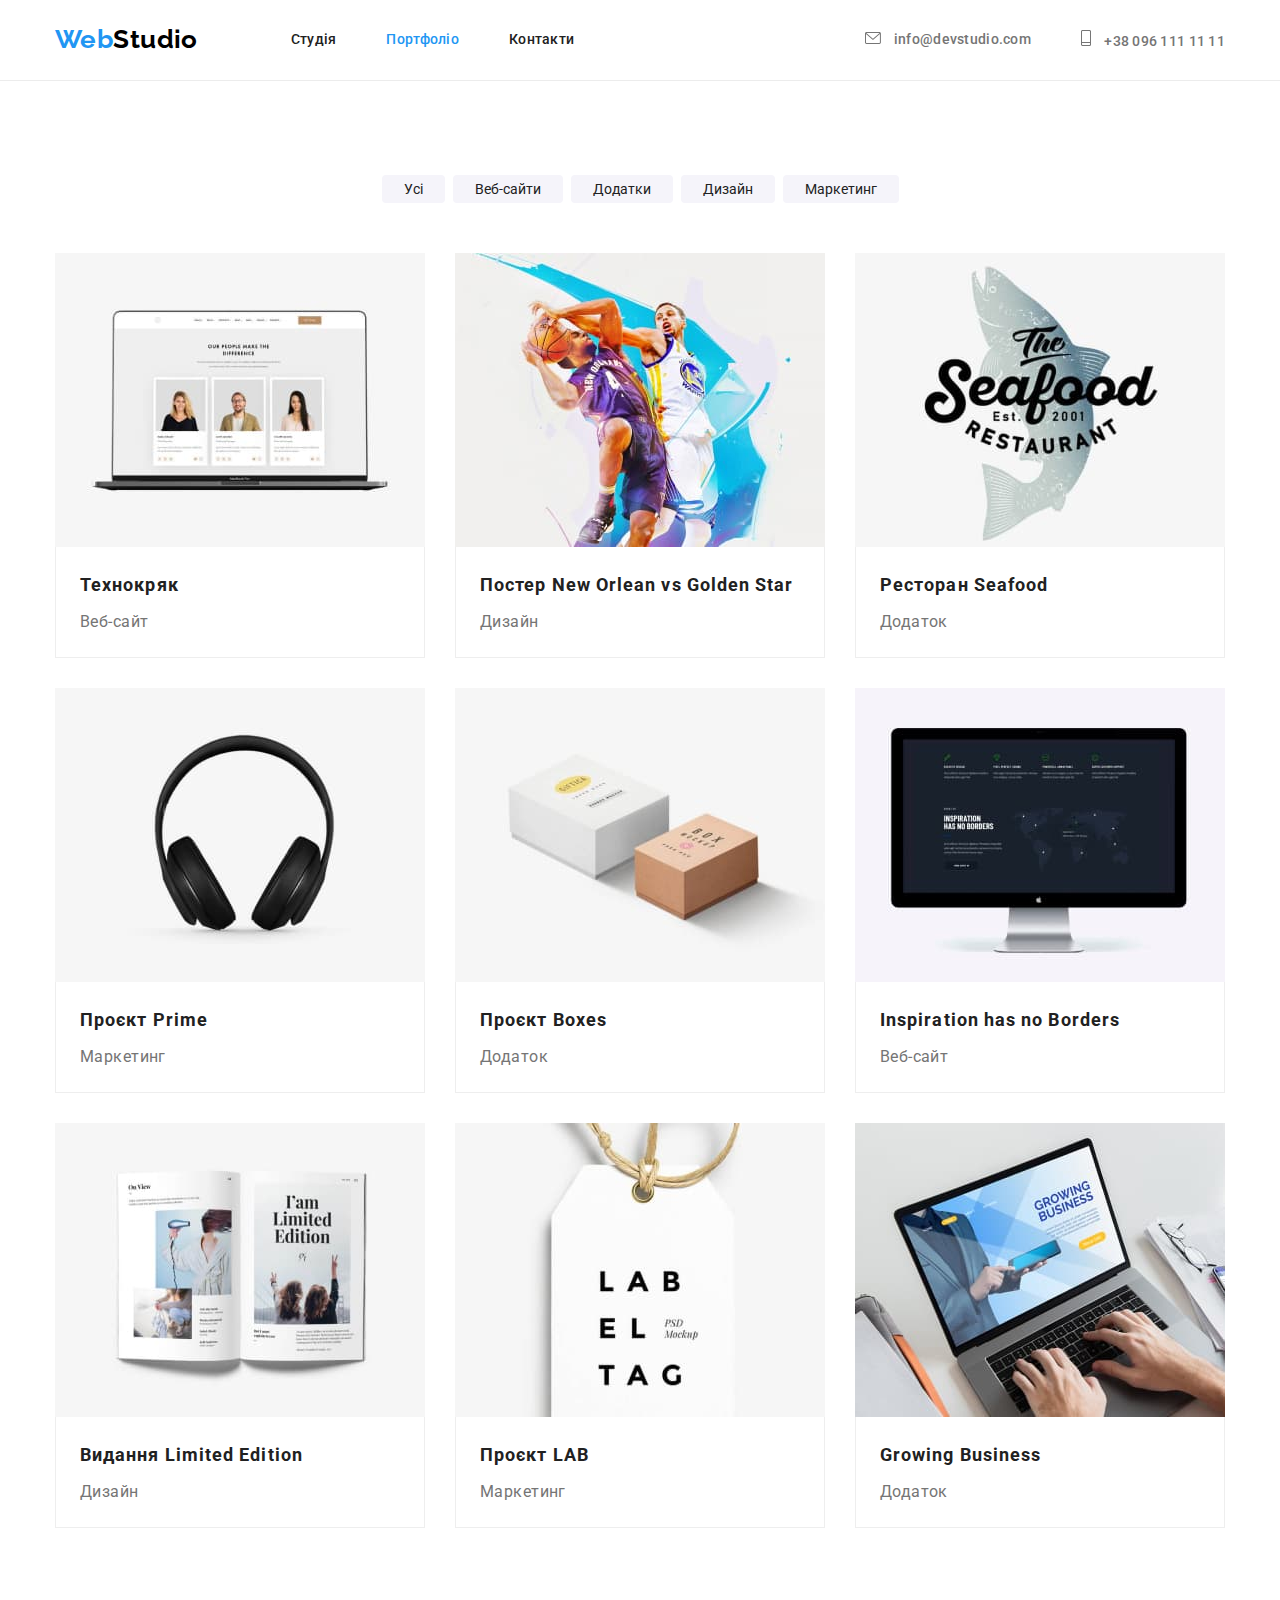
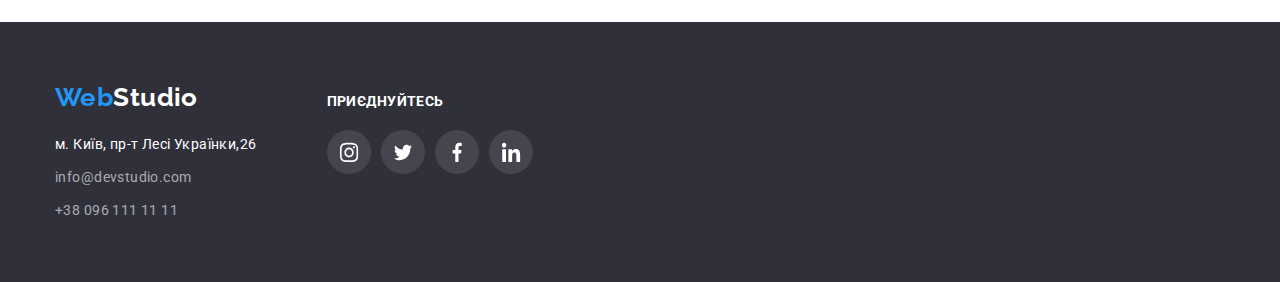
==== commit 09c3b25e: "error correction" ====
--- a/portfolio.html
+++ b/portfolio.html
@@ -61,68 +61,95 @@
             <h2 class="visually-hidden ">галарея робіт</h2>
             <ul class="list gallery">
                 <li class="gallery-item">
-                    <img src="./images/a.jpg" width="370" alt="ноутбук з відображенням інтернет сторінки">
-                    <div class="gallery-box">
-                        <h3 class="title">Технокряк</h3>
-                        <p class="gallery-text">Веб-сайт</p>
-                    </div>
-            
-                </li>
-                <li class="gallery-item"><img src="./images/img-b.jpg" width="370" alt="два баскетболіста в боротьбі за м'яч">
+                    <a href="" class="gallery-link">
+                        <img src="./images/a.jpg" width="370" alt="ноутбук з відображенням інтернет сторінки">
+                        <div class="gallery-box">
+                            <h3 class="title">Технокряк</h3>
+                            <p class="gallery-text">Веб-сайт</p>
+                        </div>
+                
+                    </a>
+                   
+                </li>
+                <li class="gallery-item">
+                    <a href="" class="gallery-link">
+                        <img src="./images/img-b.jpg" width="370" alt="два баскетболіста в боротьбі за м'яч">
                     <div class="gallery-box">
                         <h3 class="title">Постер New Orlean vs Golden Star</h3>
                         <p class="gallery-text">Дизайн</p>
                     </div>
-            
-                </li>
-            
-                <li class="gallery-item"><img src="./images/img-c.jpg" width="370" alt="зображення з рибою ">
+                    </a>
+            
+                </li>
+            
+                <li class="gallery-item">
+                    <a href="" class="gallery-link">
+                        <img src="./images/img-c.jpg" width="370" alt="зображення з рибою ">
                     <div class="gallery-box">
                         <h3 class="title">Ресторан Seafood</h3>
                         <p class="gallery-text">Додаток</p>
                     </div>
-            
-                </li>
-                <li class="gallery-item"> <img src="./images/img-d.jpg" width="370" alt="слухавки">
+                    </a>
+            
+                </li>
+                <li class="gallery-item"> 
+                    <a href="" class="gallery-link">
+                        <img src="./images/img-d.jpg" width="370" alt="слухавки">
                     <div class="gallery-box">
                         <h3 class="title">Проєкт Prime</h3>
                         <p class="gallery-text">Маркетинг</p>
                     </div>
-            
-                </li>
-                <li class="gallery-item"><img src="./images/img-f.jpg" width="370" alt="дві коробки">
+                    </a>
+            
+                </li>
+                <li class="gallery-item">
+                    <a href="" class="gallery-link">
+                        <img src="./images/img-f.jpg" width="370" alt="дві коробки">
                     <div class="gallery-box">
                         <h3 class="title">Проєкт Boxes</h3>
                         <p class="gallery-text">Додаток</p>
                     </div>
-            
-                </li>
-                <li class="gallery-item"><img src="./images/img-i.jpg" width="370" alt="монітор">
+                    </a>
+            
+                </li>
+                <li class="gallery-item">
+                    <a href="" class="gallery-link">
+                        <img src="./images/img-i.jpg" width="370" alt="монітор">
                     <div class="gallery-box">
                         <h3 class="title">Inspiration has no Borders</h3>
                         <p class="gallery-text">Веб-сайт</p>
                     </div>
-            
-                </li>
-                <li class="gallery-item"><img src="./images/img-g.jpg" width="370" alt="розгорнута книга з контекстом">
+                    </a>
+            
+                </li>
+                <li class="gallery-item">
+                    <a href="" class="gallery-link">
+                        <img src="./images/img-g.jpg" width="370" alt="розгорнута книга з контекстом">
                     <div class="gallery-box">
                         <h3 class="title">Видання Limited Edition</h3>
                         <p class="gallery-text">Дизайн</p>
                     </div>
-            
-                </li>
-                <li class="gallery-item"><img src="./images/img-j.jpg" width="370" alt="бірка з написом">
+                    </a>
+            
+                </li>
+                <li class="gallery-item">
+                    <a href="" class="gallery-link">
+                        <img src="./images/img-j.jpg" width="370" alt="бірка з написом">
                     <div class="gallery-box">
                         <h3 class="title">Проєкт LAB</h3>
                         <p class="gallery-text">Маркетинг</p>
                     </div>
-            
-                </li>
-                <li class="gallery-item"><img src="./images/img-k.jpg" width="370" alt="ноутбук з розміщеними на клавіатурі руками">
+                    </a>
+            
+                </li>
+                <li class="gallery-item">
+                    <a href="" class="gallery-link">
+                        <img src="./images/img-k.jpg" width="370" alt="ноутбук з розміщеними на клавіатурі руками">
                     <div class="gallery-box">
                         <h3 class="title">Growing Business</h3>
                         <p class="gallery-text">Додаток</p>
                     </div>
+                    </a>
             
                 </li>
             </ul>
@@ -132,61 +159,62 @@
     </main>
     <!--футер -->
     <footer class="footer footer-box">
-        <div class="conteiner">
-            <a href="..." class="logo logo-footer link"><span class="logo-blue">Web</span><span
+        <div class="conteiner conteiner-box">
+            <div class="adress-box">
+                <a href="..." class="logo logo-footer link"><span class="logo-blue">Web</span><span
                     class="logo-white">Studio</span></a>
-            <div class="address-box">
-                <address class="address footer">
-                    <ul class="footer-list list">
-                        <li class="footer-items"><a href="м.Київ,пр-тЛесіУкраїнки,26" class="footer link">м. Київ, пр-т Лесі
-                                Українки,26</a></li>
-                        <li class="footer-items"><a href="info@devstudio.com"
-                                class="contact-footer link">info@devstudio.com</a>
-                        </li>
-                        <li class="tel"><a href="tel:to+380961111111" class="contact-footer link">+38 096 111 11 11</a></li>
-                    </ul>
-                </address>
-    
+            <address class="address footer">
+                <ul class="footer-list list">
+                    <li class="footer-items"><a href="м.Київ,пр-тЛесіУкраїнки,26" class="footer link">м. Київ, пр-т Лесі
+                            Українки,26</a></li>
+                    <li class="footer-items"><a href="info@devstudio.com" class="contact-footer link">info@devstudio.com</a>
+                    </li>
+                    <li class="tel"><a href="tel:to+380961111111" class="contact-footer link">+38 096 111 11 11</a></li>
+                </ul>
+            </address>
+            </div>
+                    
+                    
                 <div class="list-box">
                     <h3 class="title-icon">приєднуйтесь</h3>
-    
-    
-    
+                
+                
+                
                     <ul class="list list-icons">
-                        <li><a href="" aria-label="посилання на instagram" class="link twitter-link"><svg class="twitter"
-                                    width="20px" height="20px">
+                        <li class="item-icon"><a href="" aria-label="посилання на instagram" class="link twitter-link"><svg class="twitter" width="20px"
+                                    height="20px">
                                     <use href="./images/symbol-defs.svg#icon-instagram-2">
-    
-                                    </use>
-                                </svg></a></li>
-                        <li><a href="" aria-label="посилання на instagram" class="link twitter-link"><svg class="twitter"
-                                    width="20px" height="20px">
+                
+                                    </use>
+                                </svg></a></li>
+                        <li class="item-icon"><a href="" aria-label="посилання на instagram" class="link twitter-link"><svg class="twitter" width="20px"
+                                    height="20px">
                                     <use href="./images/symbol-defs.svg#icon-twitter-1">
-    
-                                    </use>
-                                </svg></a></li>
-                        <li><a href="" aria-label="посилання на fecebook" class="link twitter-link"><svg class="twitter"
-                                    width="20px" height="20px">
+                
+                                    </use>
+                                </svg></a></li>
+                        <li class="item-icon"><a href="" aria-label="посилання на fecebook" class="link twitter-link"><svg class="twitter" width="20px"
+                                    height="20px">
                                     <use href="./images/symbol-defs.svg#icon-facebook-1">
-    
-                                    </use>
-                                </svg></a></li>
-                        <li><a href="" aria-label="посилання на fecebook" class="link twitter-link"><svg class="twitter"
-                                    width="20px" height="20px">
+                
+                                    </use>
+                                </svg></a></li>
+                        <li class="item-icon"><a href="" aria-label="посилання на fecebook" class="link twitter-link"><svg class="twitter" width="20px"
+                                    height="20px">
                                     <use href="./images/symbol-defs.svg#icon-linkedin-1">
-    
+                
                                     </use>
                                 </svg></a></li>
                     </ul>
                 </div>
-    
-    
+                    
+                
             </div>
-    
-    
-    
-    
-        </div>
+           
+            
+        
+        
+            </div>
     </footer>
     </body>
     
--- a/css/styles.css
+++ b/css/styles.css
@@ -20,12 +20,17 @@
 
 }
 .link{
-   text-decoration: none;}
+   text-decoration: none;
+   
+}
 
    h1,h2,h3,p,ul{
     margin-bottom: 0;
     margin-top: 0;
     padding-left: 0px;
+    padding-top: 0px;
+    padding-right: 0px;
+    padding-bottom: 0px;
    }
 
    img {
@@ -72,13 +77,7 @@
     line-height: 1.19;
 }
 
-.logo-footer{
-    display: block;
-    display: flex;
-    margin-right: 0;
-    margin-bottom: 20px;
-
-}
+
 
 .logo-blue{
     color: var(--accent-text-color);
@@ -123,7 +122,6 @@
 }
 
 .link-header{
-    display: block;
     padding-top: 32px;
     padding-bottom: 32px;
 }
@@ -131,6 +129,7 @@
 .link:hover,
 .link:focus{
         color: var(--accent-text-color);
+       
 }
 /*heder*/
 .header{
@@ -146,15 +145,17 @@
     
 margin-left: auto;
     display: flex;
+    justify-content: center;
+    align-items: center;
 
 }
 .contakt-item:not(:last-child){
     margin-right: 50px;
 }
 
+
 .heder-contact{
-    
-       
+
         font-weight: 500;
         font-size: 14px;
         line-height: 1.14;
@@ -169,28 +170,26 @@
     margin-right: 50px;
 }
 
-.heder-contact:hover,
-.heder-contact:focus{
-        color: var(--accent-text-color);
-        fill: var(--accent-text-color);
+.heder-contact:hover,:focus{
+        
+       color: var(--accent-text-color);
 }
 
 .meil-icon{
+       
+        display: inline-block;
         margin-right: 10px;
-        fill: var(--secondary-text-color);
-}
+        fill: currentColor;
+}
+
+
 .tel-icon{
     margin-right: 10px;
-    fill: var(--secondary-text-color);    
-}
-.meil-icon:hover,
-.meil-icon:focus{
-        fill: #2196F3;
-}
-.tel-icon:hover,
-.tel-icon:focus{
-        fill: var(--accent-text-color);
-}
+    fill: currentColor; 
+    
+}
+
+
 
 
 
@@ -309,11 +308,18 @@
 }
      
 
-.laine-icon{  
+.laine-div{  
       display: flex;
       background:var(--button-background);
       width: 270px;
-      padding: 25px 100px;
+      height: 92px; 
+      align-items: center;
+      justify-content: center; 
+      margin-bottom: 30px;   
+}
+
+.laine-icon{
+        fill: var(--pramary-text-color);
 }
 
 
@@ -345,49 +351,61 @@
 }
 /* team */
 
-.team-item:not(:last-child){
-    margin-right: 30px;
-}
-
-
-
-
-
-
-
-       
-
+
+.team{
+        background: var(--button-background);
+}
 
 
 .team-box{
     display: flex;
+    
 
 }
 
 /* team-contakt */
 .team-contakt{
        
-        display: inline-flex;
+        display:flex;
      
 
         
 }
 
 .link-icon{
-        display:inline-block;
-        width: 44px;
-        height: 44px;
-        border-radius: 50%;
-       
+        
+        display: flex;
+        align-items: center;
+        justify-content: center;
+       width: 100%;
+       height: 100%;
+       border-radius: 50%;
+        color:var(--icon-fill-color);
+        
       
 }
 .link-icon:hover,:focus{
         background: var(--accent-text-color);
+        color: var(--white-text-color);
+}
+
+.icon-team {
+       width: 20px;
+       height: 20.98px;
+       fill:currentColor;    
+}
+
+
+.team-item{
+        margin-right: 10px;
+        width: 44px;
+        height: 44.16px;
 }
 
 .team-items{
-       margin-right: 22px;
-
+        
+       margin-right: 30px;
+        background: var(--white-text-color);
 }
 
 .team-shadow{
@@ -402,24 +420,13 @@
 
 .contakt-box{
         display: flex;
-       
-        padding-bottom: 31.47px;
-}
-       
-
-
-.icon-team {
-        fill: var(--icon-fill-color);
-
-        width: 44px;
-        height: 44px;
-        padding: 12px;
-
-      
-}
-.icon-team:hover,:focus{
-        fill: var(--white-text-color);
-}
+        justify-content: center;
+        
+}
+       
+
+
+
 
 
 .team-list{
@@ -450,6 +457,7 @@
         font-size: 16px;
         line-height: 1.18;
         text-align: center;
+        margin-bottom: 16.79px;
 
         color: var(--secondary-text-color);
 }
@@ -467,38 +475,55 @@
 
 .customers{
         
-        display: inline-block;
+       
         display: flex;
         justify-content: space-between;
      
 }
 
 .customers-items{
-        border: 1px solid var(--icon-fill-color);
+ margin-right: 30px;       
+}
+
+.customers-items:last-child{ 
+
+        margin-right: 0px;
+}
+
+
+
+.icon-customers{
+        display: inline-block;
+       fill: currentColor;
+}
+
+.customers-link{
+       display: flex;
+       align-items: center ;
+       justify-content: center;
+       
+        color: var(--icon-fill-color);
+        width: 170px;
+        height: 90px;
+        border: 1px solid var(--icon-fill-color); 
         border-radius: 4px;
-        padding: 16px 32px;
-        width: 170px;
-        height: 92px;
-}
-.icon-footer{
-        fill: var(--icon-fill-color);
-        
-}
-
-
-.customers-items:hover,:focus{
+}
+.customers-link:hover,:focus{
+        color: var(--accent-text-color);
+}
+
+.customers-link:hover,:focus{
         border: 1px solid var(--accent-text-color);
 }
 
-.icon-footer:hover,:focus{
-        fill: var(--accent-text-color);
-}
+
+
+
 
 
 /* footer */
 
 .footer {
-       
         font-size: 14px;
         line-height: 1.71;
 
@@ -521,6 +546,12 @@
 
 
 }
+.logo-footer{
+        display: inline-block;
+        margin-right: 0;
+        margin-bottom: 20px;
+    
+    }
 
  
 
@@ -531,23 +562,20 @@
         color: var(--web-info-color);
 }
 
- .contact-footer:hover,
- .contact-footer:focus{
+ .contact-footer:hover,:focus{
         color: var(--accent-text-color);
  }
 
 .address{
+       
         font-style: normal;
+
 }
 
 /*              svg-icon-footer */
 .twitter {
         display: inline-block;
-       
-        width: 44px;
-        height: 44px;
-        padding: 12px;
-        fill: var(--white-text-color);
+        fill:var(--white-text-color);
         
 
 }
@@ -557,47 +585,51 @@
 }
 
 .twitter-link {
-        display: inline-block;
-
-        width: 44px;
-        height: 44px;
+        display: flex;
+        justify-content: center;
+        align-items: center;
+        width:100% ;
+        height:100% ;
         border-radius: 50%;
         background: var(--icon-background-color);
 
 }
 
-.title-icon {
+
+.title-icon{
         display: block;
-        margin-bottom: 20px;
-}
-
-
-.title-icon{
+        
         font-weight: 700;
         font-size: 14px;
         line-height:1.14;
         letter-spacing: 0.03em;
         text-transform: uppercase;
-}
-
-
-
-.address-box{
-       
-        display: flex;  
-        
-
-}
-
-
-
-.list-box{
-        margin-left: 70px;
+
+        margin-bottom: 20px;
+}
+
+.conteiner-box{
+        display: flex;
+        align-items: baseline;
+}
+
+
+.adress-box{
+       
+    margin-right: 70px;    
          
-        
-}
-
-
+   
+   }
+
+.list-icons{
+
+        display: flex;
+}
+.item-icon{
+        margin-right: 10px;
+        width: 44px;
+        height: 44px;
+}
 
 
             /* portfolio */
@@ -614,9 +646,7 @@
     margin-right: 30px;
     margin-bottom: 30px;
 }
-.gallery-item:hover{
-        box-shadow: 0px 1px 1px rgba(0, 0, 0, 0.12), 0px 4px 4px rgba(0, 0, 0, 0.06), 1px 4px 6px rgba(0, 0, 0, 0.16);
-}
+
 
 .gallery-item:nth-child(3n){
     margin-right: 0;
@@ -644,6 +674,16 @@
         color: var(--secondary-text-color)
 }
 
+.gallery-link{
+        display: inline-block;
+        text-decoration: none;
+        color: currentColor;
+}
+
+.gallery-link:hover,:focus{
+        box-shadow: 0px 1px 1px rgba(0, 0, 0, 0.12), 0px 4px 4px rgba(0, 0, 0, 0.06), 1px 4px 6px rgba(0, 0, 0, 0.16);
+}
+
 /* button */
 
 .button-box{
@@ -696,6 +736,3 @@
 }
 
 
-.list-icons{
-        display: inline-flex;
-}